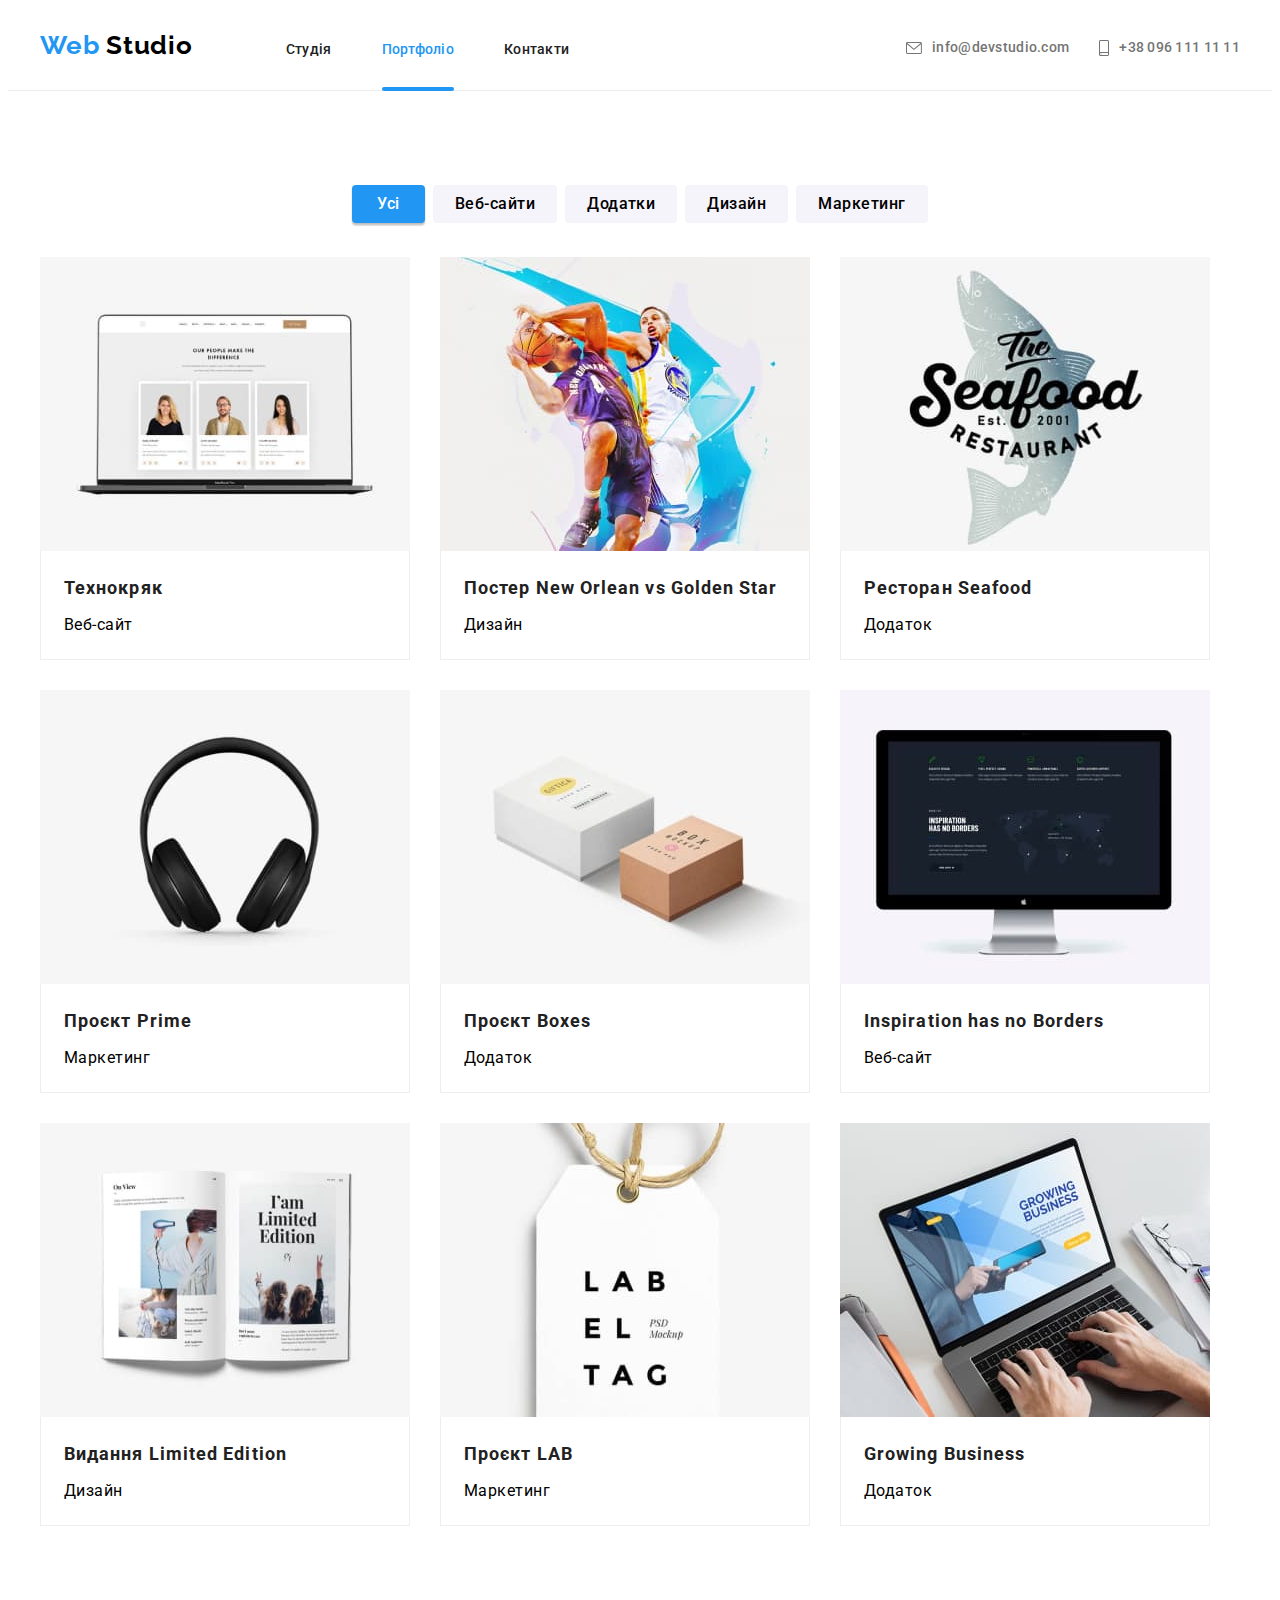
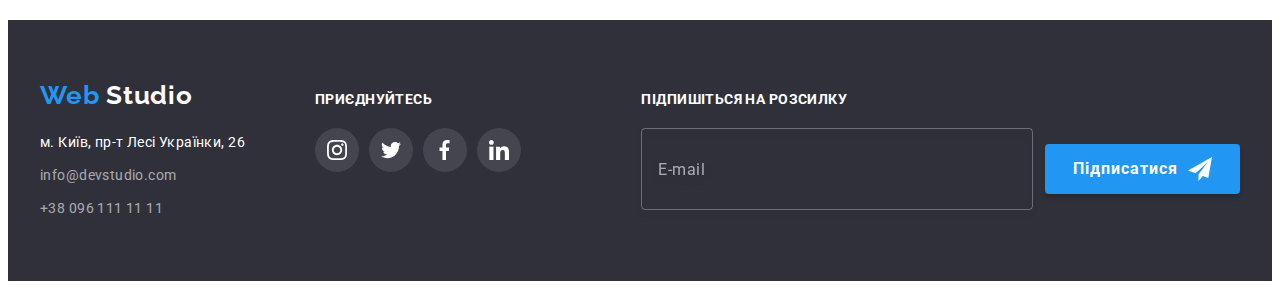
==== portfolio.html @ 114ecb05 "Initial commit" ====
<!DOCTYPE html>
<html lang="en">
	<head>
		<meta charset="UTF-8" />
		<meta http-equiv="X-UA-Compatible" content="IE=edge" />
		<meta name="viewport" content="width=device-width, initial-scale=1.0" />
		<title>Портфоліо</title>
		<link
			href="https://fonts.googleapis.com/css2?family=Raleway:wght@700&family=Roboto:wght@400;500;700;900&display=swap"
			rel="stylesheet"
		/>
		<link
			rel="stylesheet"
			href="https://cdnjs.cloudflare.com/ajax/libs/modern-normalize/1.1.0/modern-normalize.min.css"
			integrity="sha512-wpPYUAdjBVSE4KJnH1VR1HeZfpl1ub8YT/NKx4PuQ5NmX2tKuGu6U/JRp5y+Y8XG2tV+wKQpNHVUX03MfMFn9Q=="
			crossorigin="anonymous"
			referrerpolicy="no-referrer"
		/>
		<link rel="stylesheet" href="./css/styles.css" />
	</head>
	<body>
		<header class="header">
			<div class="container">
				<nav class="nav">
					<a href="./index.html" lang="en" class="logo-header logo">
						<span class="logo-accent">Web</span>
						Studio
					</a>

					<ul class="site-nav list">
						<li class="item"><a href="./index.html" class="link">Студія</a></li>
						<li class="item"><a href="./portfolio.html" class="link current">Портфоліо</a></li>
						<li class="item"><a href="" class="link">Контакти</a></li>
					</ul>

					<ul class="auth-nav list">
						<li>
							<a class="auth-link link" href="mailto:info@devstudio.com">
								<svg class="header-icon" width="16" height="12">
									<use href="./images/icons.svg#icon-envelope"></use>
								</svg>
								<span>info@devstudio.com</span>
							</a>
						</li>
						<li>
							<a class="auth-link link" href="tel:+380961111111">
								<svg class="header-icon" width="10" height="16">
									<use href="./images/icons.svg#icon-smartphone"></use>
								</svg>
								<span>+38 096 111 11 11</span>
							</a>
						</li>
					</ul>
				</nav>
			</div>
		</header>

		<main class="section">
			<div class="container">
				<h1 class="visually-hidden">Портфоліо</h1>
				<ul class="filter list">
					<li><button class="marker current" type="button">Усі</button></li>
					<li><button class="marker" type="button">Веб-сайти</button></li>
					<li><button class="marker" type="button">Додатки</button></li>
					<li><button class="marker" type="button">Дизайн</button></li>
					<li><button class="marker" type="button">Маркетинг</button></li>
				</ul>
				<ul class="portfolio list">
					<li class="portfolio-block">
						<a class="portfolio-link">
							<div class="portfolio-case">
								<img src="./images/technokryak.jpg" alt="Дизайн Технокряк" width="370" height="294" />
								<div class="container-description">
									<p class="hover-description">
										Ресурс пропонує комплексні пропозиції з різним рівнем функціоналу та сервісів. Все це дозволить
										відвідувачу отримати вичерпні відомості про компанію чи приватну особу.
									</p>
								</div>
							</div>
							<div class="text">
								<h2 class="title">Технокряк</h2>
								<p class="description">Веб-сайт</p>
							</div>
						</a>
					</li>
					<li class="portfolio-block">
						<a class="portfolio-link">
							<div class="portfolio-case">
								<img src="./images/new-orlean.jpg" alt="Дизайн Технокряк" width="370" height="294" />
								<div class="container-description">
									<p class="hover-description">
										Ресурс пропонує комплексні пропозиції з різним рівнем функціоналу та сервісів. Все це дозволить
										відвідувачу отримати вичерпні відомості про компанію чи приватну особу.
									</p>
								</div>
							</div>
							<div class="text">
								<h2 class="title">Постер New Orlean vs Golden Star</h2>
								<p class="description">Дизайн</p>
							</div>
						</a>
					</li>
					<li class="portfolio-block">
						<a class="portfolio-link">
							<div class="portfolio-case">
								<img src="./images/seafood.jpg" alt="Дизайн Технокряк" width="370" height="294" />
								<div class="container-description">
									<p class="hover-description">
										Ресурс пропонує комплексні пропозиції з різним рівнем функціоналу та сервісів. Все це дозволить
										відвідувачу отримати вичерпні відомості про компанію чи приватну особу.
									</p>
								</div>
							</div>
							<div class="text">
								<h2 class="title">Ресторан Seafood</h2>
								<p class="description">Додаток</p>
							</div>
						</a>
					</li>
					<li class="portfolio-block">
						<a class="portfolio-link">
							<div class="portfolio-case">
								<img src="./images/prime.jpg" alt="Дизайн Технокряк" width="370" height="294" />
								<div class="container-description">
									<p class="hover-description">
										Ресурс пропонує комплексні пропозиції з різним рівнем функціоналу та сервісів. Все це дозволить
										відвідувачу отримати вичерпні відомості про компанію чи приватну особу.
									</p>
								</div>
							</div>
							<div class="text">
								<h2 class="title">Проєкт Prime</h2>
								<p class="description">Маркетинг</p>
							</div>
						</a>
					</li>
					<li class="portfolio-block">
						<a class="portfolio-link">
							<div class="portfolio-case">
								<img src="./images/boxes.jpg" alt="Дизайн Технокряк" width="370" height="294" />
								<div class="container-description">
									<p class="hover-description">
										Ресурс пропонує комплексні пропозиції з різним рівнем функціоналу та сервісів. Все це дозволить
										відвідувачу отримати вичерпні відомості про компанію чи приватну особу.
									</p>
								</div>
							</div>
							<div class="text">
								<h2 class="title">Проєкт Boxes</h2>
								<p class="description">Додаток</p>
							</div>
						</a>
					</li>
					<li class="portfolio-block">
						<a class="portfolio-link">
							<div class="portfolio-case">
								<img src="./images/inspiration.jpg" alt="Дизайн Технокряк" width="370" height="294" />
								<div class="container-description">
									<p class="hover-description">
										Ресурс пропонує комплексні пропозиції з різним рівнем функціоналу та сервісів. Все це дозволить
										відвідувачу отримати вичерпні відомості про компанію чи приватну особу.
									</p>
								</div>
							</div>
							<div class="text">
								<h2 class="title">Inspiration has no Borders</h2>
								<p class="description">Веб-сайт</p>
							</div>
						</a>
					</li>
					<li class="portfolio-block">
						<a class="portfolio-link">
							<div class="portfolio-case">
								<img src="./images/limited.jpg" alt="Дизайн Технокряк" width="370" height="294" />
								<div class="container-description">
									<p class="hover-description">
										Ресурс пропонує комплексні пропозиції з різним рівнем функціоналу та сервісів. Все це дозволить
										відвідувачу отримати вичерпні відомості про компанію чи приватну особу.
									</p>
								</div>
							</div>
							<div class="text">
								<h2 class="title">Видання Limited Edition</h2>
								<p class="description">Дизайн</p>
							</div>
						</a>
					</li>
					<li class="portfolio-block">
						<a class="portfolio-link">
							<div class="portfolio-case">
								<img src="./images/lab.jpg" alt="Дизайн Технокряк" width="370" height="294" />
								<div class="container-description">
									<p class="hover-description">
										Ресурс пропонує комплексні пропозиції з різним рівнем функціоналу та сервісів. Все це дозволить
										відвідувачу отримати вичерпні відомості про компанію чи приватну особу.
									</p>
								</div>
							</div>
							<div class="text">
								<h2 class="title">Проєкт LAB</h2>
								<p class="description">Маркетинг</p>
							</div>
						</a>
					</li>
					<li class="portfolio-block">
						<a class="portfolio-link">
							<div class="portfolio-case">
								<img src="./images/growing.jpg" alt="Дизайн Технокряк" width="370" height="294" />
								<div class="container-description">
									<p class="hover-description">
										Ресурс пропонує комплексні пропозиції з різним рівнем функціоналу та сервісів. Все це дозволить
										відвідувачу отримати вичерпні відомості про компанію чи приватну особу.
									</p>
								</div>
							</div>
							<div class="text">
								<h2 class="title">Growing Business</h2>
								<p class="description">Додаток</p>
							</div>
						</a>
					</li>
				</ul>
			</div>
		</main>

		<footer class="footer">
			<div class="container">
				<div class="footer-flex">
					<div>
						<a class="logo-footer logo" href="./index.html" lang="en">
							<span class="logo-accent">Web</span>
							Studio
						</a>
						<address>
							<ul class="address list">
								<li class="item">
									<a
										href="https://www.google.com/maps/d/embed?mid=10uSM3H-mIU3GznYo2szRIEphczw&hl=en_US&ehbc=2E312F"
										target="_blank"
										rel="noopener noreferrer nofollow"
										class="location"
									>
										м. Київ, пр-т Лесі Українки, 26
									</a>
								</li>
								<li class="item"><a class="contact" href="mailto:info@devstudio.com">info@devstudio.com</a></li>
								<li class="item"><a class="contact" href="tel:+380961111111">+38 096 111 11 11</a></li>
							</ul>
						</address>
					</div>
					<div>
						<p class="footer-text">приєднуйтесь</p>
						<ul class="socials list">
							<li class="socials-item">
								<a
									href=""
									class="footer-link socials-link"
									target="_blank"
									rel="noreferrer noopener"
									aria-label="Instagram-icon"
								>
									<svg class="socials-icon" width="20" height="20">
										<use href="./images/icons.svg#icon-instagram"></use>
									</svg>
								</a>
							</li>
							<li class="socials-item">
								<a
									href=""
									class="footer-link socials-link"
									target="_blank"
									rel="noreferrer noopener"
									aria-label="Twitter-icon"
								>
									<svg class="socials-icon" width="20" height="20">
										<use href="./images/icons.svg#icon-twitter"></use>
									</svg>
								</a>
							</li>
							<li class="socials-item">
								<a
									href=""
									class="footer-link socials-link"
									target="_blank"
									rel="noreferrer noopener"
									aria-label="Facebook-icon"
								>
									<svg class="socials-icon" width="20" height="20">
										<use href="./images/icons.svg#icon-fecabook"></use>
									</svg>
								</a>
							</li>
							<li class="socials-item">
								<a
									href=""
									class="footer-link socials-link"
									target="_blank"
									rel="noreferrer noopener"
									aria-label="Linkedin-icon"
								>
									<svg class="socials-icon" width="20" height="20">
										<use href="./images/icons.svg#icon-linkedin"></use>
									</svg>
								</a>
							</li>
						</ul>
					</div>
					<div class="footer-form-container">
						<p class="footer-text">Підпишіться на розсилку</p>
						<form class="footer-form">
							<input class="footer-field" type="email" name="email" placeholder="E-mail" />
							<button class="button" type="submit" data-modal-open>
								Підписатися
								<svg class="footer-icon" width="24" height="24">
									<use href="./images/icons.svg#icon-send"></use>
								</svg>
							</button>
						</form>
					</div>
				</div>
			</div>
		</footer>
	</body>
</html>
---- css/styles.css ----
/* колір основного тексту #757575 */
/*  другий колір #212121*/
/* білий #FFFFFF */
/* колір адрси у футорі rgba(255, 255, 255, 0.6) */
/* колір акценту #2196F3 */
/* другий колір фону #2F303A */

:root {
	/* Colors */
	--primary-text-color: #757575;
	--second-text-color: #212121;
	--accent: #2196f3;
	--address-color: rgba(255, 255, 255, 0.6);
	--second-bcg-color: #2f303a;
	--third-bcg-color: #f5f4fa;
	--white: #ffffff;
	--gradient: rgba(47, 48, 58, 0.4);
	--icons: #afb1b8;
	--backdrop: rgba(0, 0, 0, 0.2);
	--form-text-color: #757575;

	/* Others */
	--indent: 30px;
	--items: 3;
	--timing-function: 250ms cubic-bezier(0.4, 0, 0.2, 1);
}

.list {
	list-style: none;
}

h1,
h2,
h3,
h4,
h5,
h6,
p,
ul {
	margin: 0;
	padding: 0;
}

img {
	display: block;
	max-width: 100%;
	height: auto;
}

body {
	background-color: var(--white);
	color: var(--primaru-text-color);

	font-family: Roboto, sans-serif;
}

.container {
	width: 1200px;
	padding-left: 15px;
	padding-right: 15px;
	margin: 0 auto;
}

/* Header */
.header {
	padding-top: 0;
	padding-bottom: 0;

	border-style: solid;
	border-color: #ececec;
	border-right-width: 0;
	border-top-width: 0;
	border-left-width: 0;
	border-bottom-width: 1px;
}

/* Logo */

.nav {
	display: flex;
	align-items: baseline;
}

.logo {
	text-decoration: none;
	font-family: Raleway, sans-serif;

	font-weight: 700;
	font-size: 26px;
	line-height: 1.19;
	letter-spacing: 0.03em;
}

.logo-header {
	color: #000000;
}
.logo-accent {
	color: var(--accent);
}

/* Site nav */
.site-nav {
	display: flex;
	margin-left: 93px;
}

.auth-nav {
	display: flex;
	align-items: center;
	margin-left: auto;
	gap: var(--indent);
}

.site-nav .item:not(:last-child) {
	margin-right: 50px;
}

.auth-nav .item:not(:last-child) {
	margin-right: 50px;
}

.site-nav,
.auth-nav {
	font-weight: 500;
	font-size: 14px;
	line-height: 1.14;
	letter-spacing: 0.02em;
}

.site-nav .link {
	display: block;
	padding-top: 32px;
	padding-bottom: 32px;

	color: var(--second-text-color);
	text-decoration: none;

	transition: color var(--timing-function);
}

.auth-link {
	display: flex;
	align-items: center;
	gap: 10px;
	padding-top: 32px;
	padding-bottom: 32px;

	color: var(--primary-text-color);
	text-decoration: none;

	transition: color var(--timing-function);
}

.header-icon {
	fill: currentColor;
}

.site-nav .link:hover,
.site-nav .link:focus,
.auth-nav .link:hover,
.auth-nav .link:focus {
	color: var(--accent);
}

.site-nav .link.current {
	position: relative;
	color: var(--accent);
}

.site-nav .link.current::after {
	position: absolute;
	left: 0;
	bottom: 0;
	transform: translateY(1px);

	content: "";
	display: inline-block;
	width: 100%;
	height: 4px;
	background-color: var(--accent);
	border-radius: 2px;
}

/* Hero */
.hero {
	max-width: 1600px;
	height: 600px;
	margin: 0 auto;
	padding-top: 200px;
	padding-bottom: 200px;
	background-color: var(--second-bcg-color);
	background-image: linear-gradient(to left, var(--gradient), var(--gradient)), url(../images/hero.jpg);
	background-repeat: no-repeat;
	background-position: center;
}

.hero-title {
	margin-bottom: 30px;

	color: var(--white);

	font-weight: 900;
	font-size: 44px;
	line-height: 1.36;
	text-align: center;
	letter-spacing: 0.06em;
	text-transform: uppercase;
}

.button {
	margin-left: auto;
	margin-right: auto;
	padding: 10px 32px;
	border: 0;
	box-shadow: 0px 4px 4px rgba(0, 0, 0, 0.15);
	border-radius: 4px;

	background-color: var(--accent);
	color: var(--white);

	font-family: "Roboto";
	font-style: normal;
	font-weight: 700;
	font-size: 16px;
	line-height: 1.88;
	display: flex;
	align-items: center;
	text-align: center;
	letter-spacing: 0.06em;

	transition: transform var(--timing-function);
	transform: scale(1);

	cursor: pointer;
}

.button:hover,
.button:focus {
	transform: scale(1.1);
}

/* Sections */

.section {
	padding-top: 94px;
	padding-bottom: 94px;
}

.section-title {
	margin-bottom: 50px;

	color: var(--second-text-color);

	font-size: 36px;
	line-height: 1.17;
	text-align: center;
	letter-spacing: 0.03em;
}

/* Features */

.visually-hidden {
	position: absolute;
	white-space: nowrap;
	width: 1px;
	height: 1px;
	overflow: hidden;
	border: 0;
	padding: 0;
	clip: rect(0 0 0 0);
	clip-path: inset(50%);
	margin: -1px;
}

.features-container {
	display: flex;
	justify-content: center;
	align-items: center;
	width: 270px;
	height: 120px;

	margin-bottom: 30px;

	background-color: var(--third-bcg-color);
}

.features-list {
	display: flex;
	gap: var(--indent);
}

.features-list .item {
	--items: 4;
	flex-basis: calc((100%- (var(--items)-1) * var(--indent)) / var(--items));
}

.features-list .title {
	padding-bottom: 10px;

	color: var(--second-text-color);

	font-size: 14px;
	line-height: 1.14;
	letter-spacing: 0.03em;
	text-transform: uppercase;
}

.features-list .description {
	width: 270px;

	font-size: 14px;
	line-height: 1.71;
	letter-spacing: 0.03em;
}

/* Examples */

.works {
	padding-top: 0;
}

.examples {
	display: flex;
	gap: 30px;
}

.examples-item {
	position: relative;
}

.examples-case {
	position: absolute;
	bottom: 0;
	left: 0;

	display: flex;
	width: 100%;
	min-height: 70px;
	align-items: center;
	justify-content: center;

	background-color: rgba(47, 48, 58, 0.8);

	z-index: 10;
}

.examples-case .title {
	font-size: 14px;
	line-height: 1.14;
	text-align: center;
	letter-spacing: 0.03em;
	text-transform: uppercase;

	color: var(--white);
}

/* Team */

.team-section {
	background-color: var(--third-bcg-color);
}

.team-block {
	width: 270px;
	height: 428px;
	background: var(--white);
	box-shadow: 0px 1px 3px rgba(0, 0, 0, 0.12), 0px 1px 1px rgba(0, 0, 0, 0.14), 0px 2px 1px rgba(0, 0, 0, 0.2);
	border-radius: 0px 0px 4px 4px;
}

.img-team {
	margin-bottom: 30px;
}

.team {
	display: flex;
	gap: var(--indent);
}

.team-title {
	margin-bottom: 10px;

	color: var(--second-text-color);

	font-weight: 500;
	font-size: 16px;
	line-height: 1.19;
	text-align: center;
	letter-spacing: 0.03em;
}

.team .description {
	margin-bottom: 16px;

	font-size: 16px;
	line-height: 1.19;
	text-align: center;
	letter-spacing: 0.03em;
}

.socials {
	display: flex;
	justify-content: center;
	align-items: center;
	gap: 10px;
}

.socials-link {
	display: flex;
	justify-content: center;
	align-items: center;
	width: 44px;
	height: 44px;
	border-radius: 50%;

	color: var(--icons);
	transition: color var(--timing-function), background-color var(--timing-function);
}

.socials-icon {
	display: block;
	fill: currentColor;
}

.socials-link:hover,
.socials-link:focus {
	background-color: var(--accent);
	color: var(--white);
}

/* Clients */

.clients-icons {
	display: flex;
	align-items: center;
	gap: var(--indent);
}

.clients-link {
	display: flex;
	justify-content: center;
	align-items: center;

	width: 170px;
	height: 92px;

	color: var(--icons);
	border: 1px solid #afb1b8;
	border-radius: 4px;

	transition: color var(--timing-function), border var(--timing-function);
}

.clients-icon {
	display: block;
	fill: currentColor;
}

.clients-link:hover,
.clients-link:focus {
	color: var(--accent);
	border: 1px solid var(--accent);
}

/* Footer */

.footer {
	background-color: var(--second-bcg-color);
	padding-top: 60px;
	padding-bottom: 60px;
}

.logo-footer {
	display: inline-block;
	margin-bottom: 20px;

	color: var(--white);
}

.address .item:not(:last-child) {
	margin-bottom: 9px;
}

.location {
	color: var(--white);

	text-decoration: none;

	font-family: "Roboto";
	font-style: normal;
	font-weight: 400;
	font-size: 14px;
	line-height: 1.71;
	letter-spacing: 0.03em;
}

.contact {
	color: var(--address-color);

	text-decoration: none;

	font-family: "Roboto";
	font-style: normal;
	font-weight: 400;
	font-size: 14px;
	line-height: 1.71;
	letter-spacing: 0.03em;
}

.footer-flex {
	display: flex;
	gap: 70px;
	align-items: baseline;
}

.footer-text {
	margin-bottom: 20px;

	font-weight: 700;
	font-size: 14px;
	line-height: 1.14;
	letter-spacing: 0.03em;
	text-transform: uppercase;

	color: var(--white);
}

.footer-link {
	color: var(--white);
	background-color: rgba(255, 255, 255, 0.1);

	transition: background-color var(--timing-function);
}

.footer-link .socials-icon {
	display: block;
	fill: currentColor;
}

.footer-form-container {
	margin-left: auto;
}

.footer-form {
	display: flex;
	align-items: center;
	gap: 12px;
}

.footer-field {
	width: 358px;
	height: 50px;
	border: 1px solid rgba(255, 255, 255, 0.3);
	filter: drop-shadow(0px 4px 4px rgba(0, 0, 0, 0.15));
	border-radius: 4px;

	padding: 15px 16px;
	font-family: inherit;
	font-size: inherit;

	outline: 1px solid transparent;
	background-color: inherit;

	transition: outline var(--timing-function);
}

.footer-field:focus {
	outline: 1px solid var(--accent);
}

.footer-field::placeholder {
	font-size: 16px;
	line-height: 1.25;
	align-items: center;
	letter-spacing: 0.03em;

	color: rgba(255, 255, 255, 0.6);
}

.footer-form > .button {
	display: flex;
	align-items: center;
	gap: 10px;

	padding-left: 28px;
	padding-right: 28px;
}

.footer-icon {
	fill: currentColor;
}

/* Modal */

.backdrop {
	position: fixed;
	top: 0;
	left: 0;
	width: 100%;
	height: 100%;

	background-color: var(--backdrop);
	opacity: 1;
	transition: opacity var(--timing-function), visibility var(--timing-function);

	z-index: 100;
}

.backdrop.is-hidden {
	visibility: hidden;
	opacity: 0;
	pointer-events: none;
}

.backdrop.is-hidden .modal {
	transform: translate(-50%, -50%) scale(0.8);
}

.modal {
	position: absolute;
	top: 50%;
	left: 50%;
	transform: translate(-50%, -50%) scale(1);

	width: 528px;
	min-height: 581px;
	padding: 40px;

	background-color: var(--white);

	transition: transform var(--timing-function);

	z-index: 1000;
}

.close {
	position: absolute;
	top: 8px;
	right: 8px;
	display: flex;
	justify-content: center;
	align-items: center;

	width: 30px;
	height: 30px;
	border: 1px solid rgba(0, 0, 0, 0.1);
	border-radius: 50%;
	background-color: var(--white);

	transition: color var(--timing-function);

	cursor: pointer;
}

.close:hover {
	color: var(--accent);
}

.close-icon {
	fill: currentColor;
}

.form-container {
	display: flex;
	flex-direction: column;
	align-items: center;
}

.modal-label {
	display: inline-block;
	font-size: 20px;
	line-height: 1.15;
	letter-spacing: 0.03em;
	color: var(--second-text-color);
	margin-bottom: 5px;
}

.form {
	display: flex;
	flex-direction: column;
}

.form-part {
	display: flex;
	flex-direction: column;
	margin-bottom: 10px;
}

.form-wrapper {
	position: relative;
}

.form-label {
	font-size: 12px;
	line-height: 1.17;
	letter-spacing: 0.01em;
	color: var(--form-text-color);
	margin-bottom: 4px;
}

.modal-icon {
	position: absolute;
	top: 50%;
	left: 12px;
	transform: translateY(-50%);

	fill: currentColor;

	transition: fill var(--timing-function);
}

.field {
	width: 448px;
	height: 40px;
	border: 1px solid rgba(33, 33, 33, 0.2);
	border-radius: 4px;

	padding: 12px 42px;
	font-family: inherit;
	font-size: inherit;

	outline: 1px solid transparent;

	transition: outline var(--timing-function);
}

.form-wrapper:focus-within > .modal-icon {
	fill: var(--accent);
}

.field:focus {
	outline: 1px solid var(--accent);
}

.textarea-part {
	display: flex;
	flex-direction: column;
	margin-bottom: 20px;
}

.textarea {
	width: 448px;
	height: 120px;

	padding-left: 16px;
	padding-right: 16px;
	resize: none;
}

.textarea::placeholder {
	font-size: 12px;
	line-height: 1.17;
	letter-spacing: 0.01em;
	color: rgba(117, 117, 117, 0.5);
}

.modal-agreement {
	display: flex;
	align-items: center;
	gap: 10px;

	padding-left: 12px;
	margin-bottom: 30px;
}

.modal-checkbox {
	appearance: none;
	width: 16px;
	height: 15px;

	outline: 2px solid var(--second-text-color);
	outline-offset: -2px;

	/* border: 2px solid var(--second-text-color); */
	border-radius: 2px;

	background-position: center;
	background-repeat: no-repeat;
	background-size: 0;
	background-image: url("data:image/svg+xml,%3Csvg width='13' height='10' viewBox='0 0 13 10' fill='none' xmlns='http://www.w3.org/2000/svg'%3E%3Cpath d='M1.95703 4.75166L1.88825 4.68604L1.81923 4.75141L0.93123 5.59258L0.854858 5.66492L0.930974 5.73753L4.42671 9.07236L4.49574 9.1382L4.56476 9.07236L12.069 1.91352L12.1449 1.84116L12.069 1.76881L11.1873 0.927644L11.1183 0.861826L11.0493 0.927611L4.49577 7.17353L1.95703 4.75166Z' fill='white' stroke='white' stroke-width='0.2'/%3E%3C/svg%3E%0A");

	transition: outline-color var(--timing-function), background-color var(--timing-function);
}

.modal-checkbox:checked {
	outline-color: var(--accent);
	background-color: var(--accent);
	background-size: 11px 8px;
}

.checkbox-text {
	font-size: 14px;
	line-height: 1.71;
	letter-spacing: 0.03em;
	color: var(--form-text-color);
	user-select: none;
}

.checkbox-link {
	color: var(--accent);
	text-underline-offset: 3px;
}

.form > .button {
	padding-left: 52px;
	padding-right: 52px;
}

/* Portfolio */

.filter {
	display: flex;
	gap: 8px;
	justify-content: center;
	margin-bottom: 34px;
}

.filter .marker {
	padding: 6px 22px;
	border: 0;
	border-radius: 4px;

	background: var(--third-bcg-color);
	color: var (--second-text-color);
	font-family: "Roboto";
	font-style: normal;
	font-weight: 500;
	font-size: 16px;
	line-height: 1.62;
	text-align: center;
	letter-spacing: 0.03em;

	transition: background-color var(--timing-function), color var(--timing-function), box-shadow var(--timing-function);
	cursor: pointer;
}

.filter .marker:hover,
.filter .marker:focus {
	box-shadow: 0px 3px 1px rgba(0, 0, 0, 0.1), 0px 1px 2px rgba(0, 0, 0, 0.08), 0px 2px 2px rgba(0, 0, 0, 0.12);

	background-color: var(--accent);
	color: var(--white);
}

.marker.current {
	padding: 6px 25px;
	box-shadow: 0px 3px 1px rgba(0, 0, 0, 0.1), 0px 1px 2px rgba(0, 0, 0, 0.08), 0px 2px 2px rgba(0, 0, 0, 0.12);

	background-color: var(--accent);
	color: var(--white);
}

.portfolio {
	display: flex;
	flex-wrap: wrap;
	gap: var(--indent);
}

.portfolio-link {
	transition: box-shadow var(--timing-function);
}

.portfolio-block {
	flex-basis: calc((100%- (var(--items)-1) * var(--indent)) / var(--items));
}

.portfolio-case {
	position: relative;
	overflow: hidden;
}

.container-description {
	position: absolute;
	top: 0;
	left: 0;

	display: flex;
	justify-content: center;
	align-items: center;

	min-width: 100%;
	height: 294px;
	padding: 24px;

	background-color: rgba(33, 150, 243, 0.9);
	color: var(--white);

	transition: transform var(--timing-function);
	transform: translateY(100%);
}

.portfolio-link:hover .container-description {
	transform: translateY(0%);
}

.portfolio-link:hover,
.portfolio-link:focus {
	display: block;
	box-shadow: 0px 1px 1px rgba(0, 0, 0, 0.12), 0px 4px 4px rgba(0, 0, 0, 0.06), 1px 4px 6px rgba(0, 0, 0, 0.16);
	transform: translateY(0%);
}

.hover-description {
	font-weight: 400;
	font-size: 18px;
	line-height: 1.56;
	letter-spacing: 0.03em;
}

.text {
	padding: 19px 23px;
	border: solid #eeeeee;
	border-right-width: 1px;
	border-bottom-width: 1px;
	border-left-width: 1px;
	border-top-width: 0;
}

.portfolio .title {
	margin-bottom: 4px;
	color: var(--second-text-color);

	font-size: 18px;
	line-height: 2;
	letter-spacing: 0.06em;
}

.portfolio .description {
	font-size: 16px;
	line-height: 1.88;
	letter-spacing: 0.03em;
}
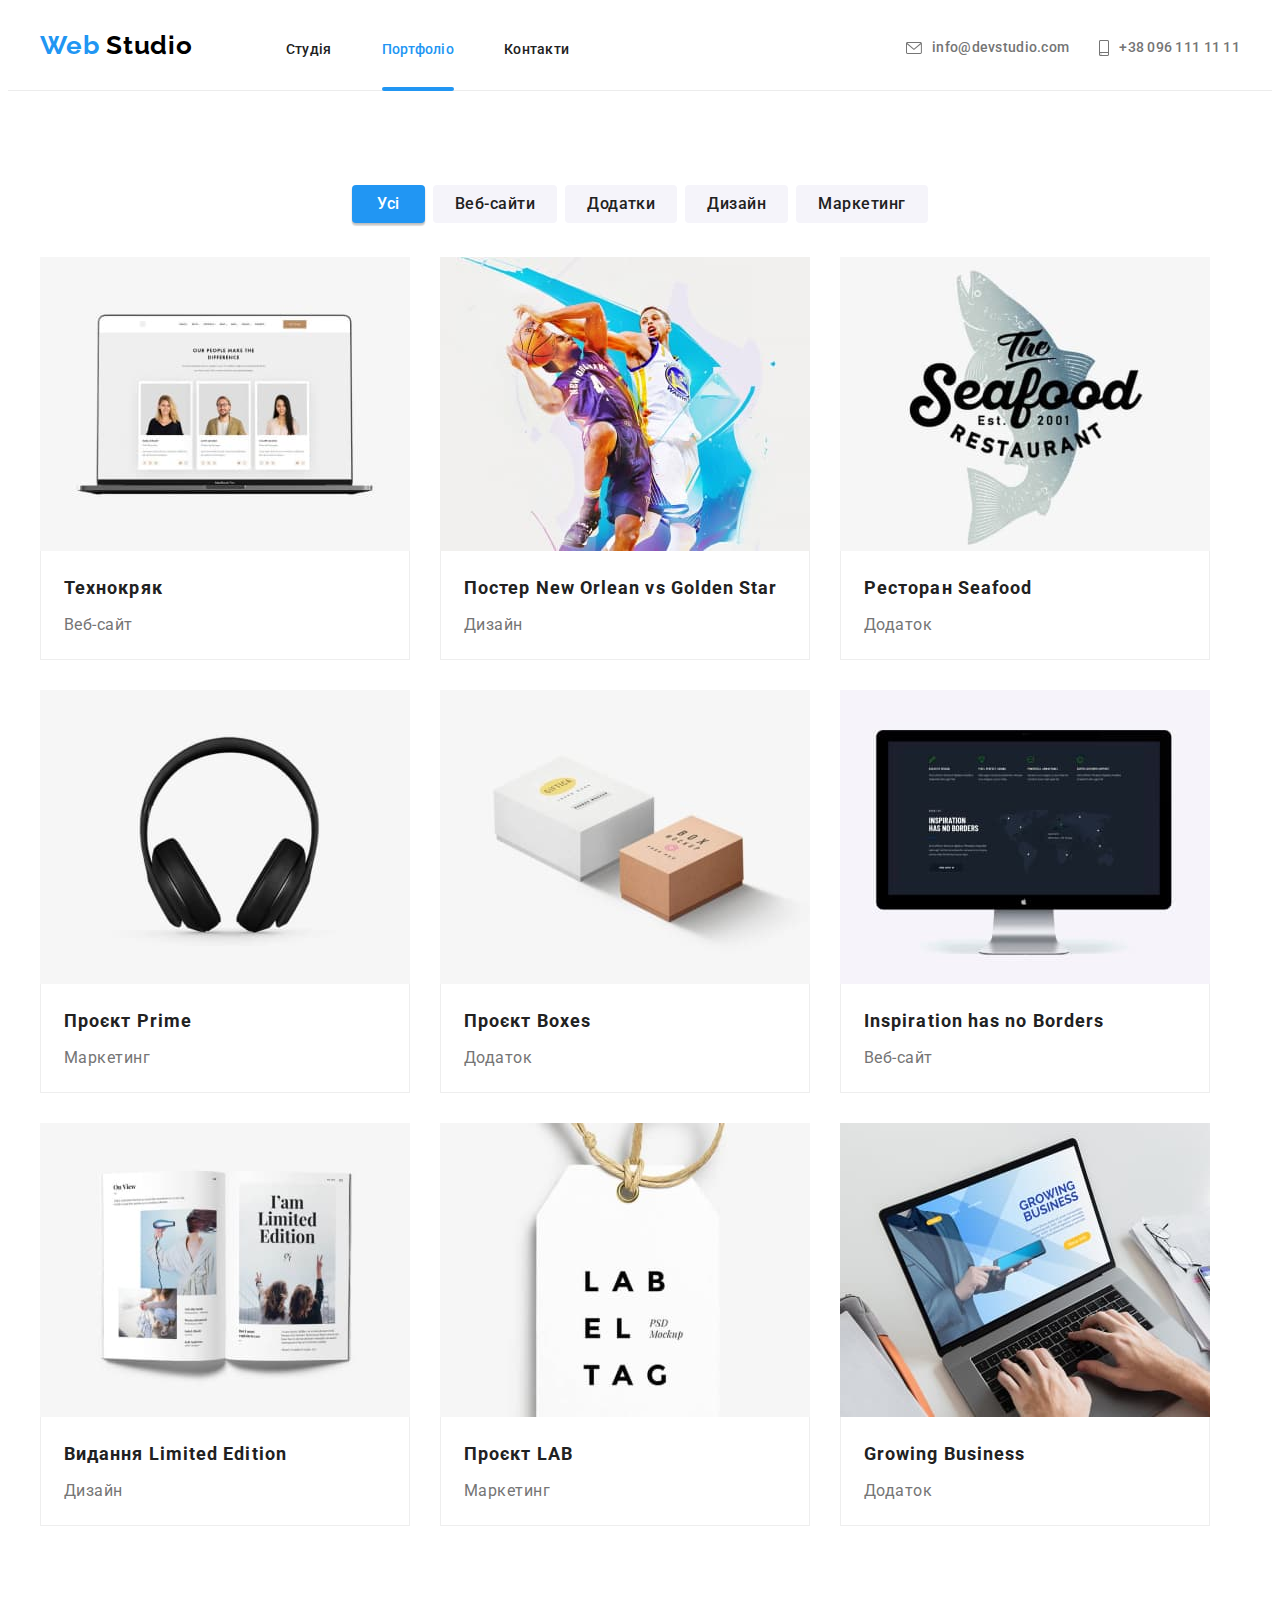
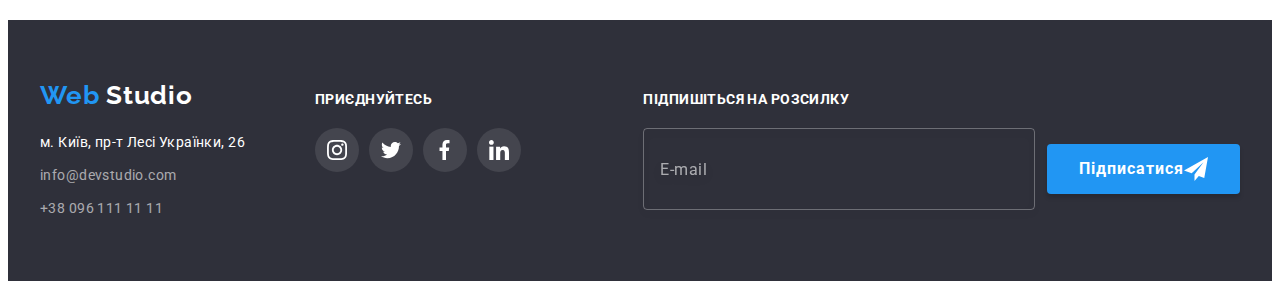
==== commit 8e98cf80: "Назва класів за ВЕМ, використан препроцессор" ====
--- a/portfolio.html
+++ b/portfolio.html
@@ -16,35 +16,35 @@
 			crossorigin="anonymous"
 			referrerpolicy="no-referrer"
 		/>
-		<link rel="stylesheet" href="./css/styles.css" />
+		<link rel="stylesheet" href="./css/portfolio.min.css" />
 	</head>
 	<body>
 		<header class="header">
 			<div class="container">
 				<nav class="nav">
-					<a href="./index.html" lang="en" class="logo-header logo">
-						<span class="logo-accent">Web</span>
+					<a href="./index.html" lang="en" class="logo--header logo">
+						<span class="logo__accent">Web</span>
 						Studio
 					</a>
 
-					<ul class="site-nav list">
-						<li class="item"><a href="./index.html" class="link">Студія</a></li>
-						<li class="item"><a href="./portfolio.html" class="link current">Портфоліо</a></li>
-						<li class="item"><a href="" class="link">Контакти</a></li>
+					<ul class="list nav__list--site">
+						<li class="nav__item"><a href="./index.html" class="nav__link">Студія</a></li>
+						<li class="nav__item"><a href="./portfolio.html" class="nav__link nav__link--current">Портфоліо</a></li>
+						<li class="nav__item"><a href="" class="nav__link">Контакти</a></li>
 					</ul>
 
-					<ul class="auth-nav list">
+					<ul class="list nav__list--auth">
 						<li>
-							<a class="auth-link link" href="mailto:info@devstudio.com">
-								<svg class="header-icon" width="16" height="12">
+							<a class="nav__link--auth" href="mailto:info@devstudio.com">
+								<svg class="nav__icon" width="16" height="12">
 									<use href="./images/icons.svg#icon-envelope"></use>
 								</svg>
 								<span>info@devstudio.com</span>
 							</a>
 						</li>
 						<li>
-							<a class="auth-link link" href="tel:+380961111111">
-								<svg class="header-icon" width="10" height="16">
+							<a class="nav__link--auth" href="tel:+380961111111">
+								<svg class="nav__icon" width="10" height="16">
 									<use href="./images/icons.svg#icon-smartphone"></use>
 								</svg>
 								<span>+38 096 111 11 11</span>
@@ -57,165 +57,165 @@
 
 		<main class="section">
 			<div class="container">
-				<h1 class="visually-hidden">Портфоліо</h1>
+				<h1 class="visuallyHidden">Портфоліо</h1>
 				<ul class="filter list">
-					<li><button class="marker current" type="button">Усі</button></li>
-					<li><button class="marker" type="button">Веб-сайти</button></li>
-					<li><button class="marker" type="button">Додатки</button></li>
-					<li><button class="marker" type="button">Дизайн</button></li>
-					<li><button class="marker" type="button">Маркетинг</button></li>
+					<li><button class="filter__marker filter__marker--current" type="button">Усі</button></li>
+					<li><button class="filter__marker" type="button">Веб-сайти</button></li>
+					<li><button class="filter__marker" type="button">Додатки</button></li>
+					<li><button class="filter__marker" type="button">Дизайн</button></li>
+					<li><button class="filter__marker" type="button">Маркетинг</button></li>
 				</ul>
-				<ul class="portfolio list">
-					<li class="portfolio-block">
-						<a class="portfolio-link">
-							<div class="portfolio-case">
+				<ul class="set list">
+					<li class="card">
+						<a class="card__link">
+							<div class="card__case">
 								<img src="./images/technokryak.jpg" alt="Дизайн Технокряк" width="370" height="294" />
-								<div class="container-description">
-									<p class="hover-description">
-										Ресурс пропонує комплексні пропозиції з різним рівнем функціоналу та сервісів. Все це дозволить
-										відвідувачу отримати вичерпні відомості про компанію чи приватну особу.
-									</p>
-								</div>
-							</div>
-							<div class="text">
-								<h2 class="title">Технокряк</h2>
-								<p class="description">Веб-сайт</p>
-							</div>
-						</a>
-					</li>
-					<li class="portfolio-block">
-						<a class="portfolio-link">
-							<div class="portfolio-case">
+								<div class="card__blockOverflow">
+									<p class="card__description">
+										Ресурс пропонує комплексні пропозиції з різним рівнем функціоналу та сервісів. Все це дозволить
+										відвідувачу отримати вичерпні відомості про компанію чи приватну особу.
+									</p>
+								</div>
+							</div>
+							<div class="card__text">
+								<h2 class="card__title">Технокряк</h2>
+								<p class="card__class">Веб-сайт</p>
+							</div>
+						</a>
+					</li>
+					<li class="card">
+						<a class="card__link">
+							<div class="card__case">
 								<img src="./images/new-orlean.jpg" alt="Дизайн Технокряк" width="370" height="294" />
-								<div class="container-description">
-									<p class="hover-description">
-										Ресурс пропонує комплексні пропозиції з різним рівнем функціоналу та сервісів. Все це дозволить
-										відвідувачу отримати вичерпні відомості про компанію чи приватну особу.
-									</p>
-								</div>
-							</div>
-							<div class="text">
-								<h2 class="title">Постер New Orlean vs Golden Star</h2>
-								<p class="description">Дизайн</p>
-							</div>
-						</a>
-					</li>
-					<li class="portfolio-block">
-						<a class="portfolio-link">
-							<div class="portfolio-case">
+								<div class="card__blockOverflow">
+									<p class="card__description">
+										Ресурс пропонує комплексні пропозиції з різним рівнем функціоналу та сервісів. Все це дозволить
+										відвідувачу отримати вичерпні відомості про компанію чи приватну особу.
+									</p>
+								</div>
+							</div>
+							<div class="card__text">
+								<h2 class="card__title">Постер New Orlean vs Golden Star</h2>
+								<p class="card__class">Дизайн</p>
+							</div>
+						</a>
+					</li>
+					<li class="card">
+						<a class="card__link">
+							<div class="card__case">
 								<img src="./images/seafood.jpg" alt="Дизайн Технокряк" width="370" height="294" />
-								<div class="container-description">
-									<p class="hover-description">
-										Ресурс пропонує комплексні пропозиції з різним рівнем функціоналу та сервісів. Все це дозволить
-										відвідувачу отримати вичерпні відомості про компанію чи приватну особу.
-									</p>
-								</div>
-							</div>
-							<div class="text">
-								<h2 class="title">Ресторан Seafood</h2>
-								<p class="description">Додаток</p>
-							</div>
-						</a>
-					</li>
-					<li class="portfolio-block">
-						<a class="portfolio-link">
-							<div class="portfolio-case">
+								<div class="card__blockOverflow">
+									<p class="card__description">
+										Ресурс пропонує комплексні пропозиції з різним рівнем функціоналу та сервісів. Все це дозволить
+										відвідувачу отримати вичерпні відомості про компанію чи приватну особу.
+									</p>
+								</div>
+							</div>
+							<div class="card__text">
+								<h2 class="card__title">Ресторан Seafood</h2>
+								<p class="card__class">Додаток</p>
+							</div>
+						</a>
+					</li>
+					<li class="card">
+						<a class="card__link">
+							<div class="card__case">
 								<img src="./images/prime.jpg" alt="Дизайн Технокряк" width="370" height="294" />
-								<div class="container-description">
-									<p class="hover-description">
-										Ресурс пропонує комплексні пропозиції з різним рівнем функціоналу та сервісів. Все це дозволить
-										відвідувачу отримати вичерпні відомості про компанію чи приватну особу.
-									</p>
-								</div>
-							</div>
-							<div class="text">
-								<h2 class="title">Проєкт Prime</h2>
-								<p class="description">Маркетинг</p>
-							</div>
-						</a>
-					</li>
-					<li class="portfolio-block">
-						<a class="portfolio-link">
-							<div class="portfolio-case">
+								<div class="card__blockOverflow">
+									<p class="card__description">
+										Ресурс пропонує комплексні пропозиції з різним рівнем функціоналу та сервісів. Все це дозволить
+										відвідувачу отримати вичерпні відомості про компанію чи приватну особу.
+									</p>
+								</div>
+							</div>
+							<div class="card__text">
+								<h2 class="card__title">Проєкт Prime</h2>
+								<p class="card__class">Маркетинг</p>
+							</div>
+						</a>
+					</li>
+					<li class="card">
+						<a class="card__link">
+							<div class="card__case">
 								<img src="./images/boxes.jpg" alt="Дизайн Технокряк" width="370" height="294" />
-								<div class="container-description">
-									<p class="hover-description">
-										Ресурс пропонує комплексні пропозиції з різним рівнем функціоналу та сервісів. Все це дозволить
-										відвідувачу отримати вичерпні відомості про компанію чи приватну особу.
-									</p>
-								</div>
-							</div>
-							<div class="text">
-								<h2 class="title">Проєкт Boxes</h2>
-								<p class="description">Додаток</p>
-							</div>
-						</a>
-					</li>
-					<li class="portfolio-block">
-						<a class="portfolio-link">
-							<div class="portfolio-case">
+								<div class="card__blockOverflow">
+									<p class="card__description">
+										Ресурс пропонує комплексні пропозиції з різним рівнем функціоналу та сервісів. Все це дозволить
+										відвідувачу отримати вичерпні відомості про компанію чи приватну особу.
+									</p>
+								</div>
+							</div>
+							<div class="card__text">
+								<h2 class="card__title">Проєкт Boxes</h2>
+								<p class="card__class">Додаток</p>
+							</div>
+						</a>
+					</li>
+					<li class="card">
+						<a class="card__link">
+							<div class="card__case">
 								<img src="./images/inspiration.jpg" alt="Дизайн Технокряк" width="370" height="294" />
-								<div class="container-description">
-									<p class="hover-description">
-										Ресурс пропонує комплексні пропозиції з різним рівнем функціоналу та сервісів. Все це дозволить
-										відвідувачу отримати вичерпні відомості про компанію чи приватну особу.
-									</p>
-								</div>
-							</div>
-							<div class="text">
-								<h2 class="title">Inspiration has no Borders</h2>
-								<p class="description">Веб-сайт</p>
-							</div>
-						</a>
-					</li>
-					<li class="portfolio-block">
-						<a class="portfolio-link">
-							<div class="portfolio-case">
+								<div class="card__blockOverflow">
+									<p class="card__description">
+										Ресурс пропонує комплексні пропозиції з різним рівнем функціоналу та сервісів. Все це дозволить
+										відвідувачу отримати вичерпні відомості про компанію чи приватну особу.
+									</p>
+								</div>
+							</div>
+							<div class="card__text">
+								<h2 class="card__title">Inspiration has no Borders</h2>
+								<p class="card__class">Веб-сайт</p>
+							</div>
+						</a>
+					</li>
+					<li class="card">
+						<a class="card__link">
+							<div class="card__case">
 								<img src="./images/limited.jpg" alt="Дизайн Технокряк" width="370" height="294" />
-								<div class="container-description">
-									<p class="hover-description">
-										Ресурс пропонує комплексні пропозиції з різним рівнем функціоналу та сервісів. Все це дозволить
-										відвідувачу отримати вичерпні відомості про компанію чи приватну особу.
-									</p>
-								</div>
-							</div>
-							<div class="text">
-								<h2 class="title">Видання Limited Edition</h2>
-								<p class="description">Дизайн</p>
-							</div>
-						</a>
-					</li>
-					<li class="portfolio-block">
-						<a class="portfolio-link">
-							<div class="portfolio-case">
+								<div class="card__blockOverflow">
+									<p class="card__description">
+										Ресурс пропонує комплексні пропозиції з різним рівнем функціоналу та сервісів. Все це дозволить
+										відвідувачу отримати вичерпні відомості про компанію чи приватну особу.
+									</p>
+								</div>
+							</div>
+							<div class="card__text">
+								<h2 class="card__title">Видання Limited Edition</h2>
+								<p class="card__class">Дизайн</p>
+							</div>
+						</a>
+					</li>
+					<li class="card">
+						<a class="card__link">
+							<div class="card__case">
 								<img src="./images/lab.jpg" alt="Дизайн Технокряк" width="370" height="294" />
-								<div class="container-description">
-									<p class="hover-description">
-										Ресурс пропонує комплексні пропозиції з різним рівнем функціоналу та сервісів. Все це дозволить
-										відвідувачу отримати вичерпні відомості про компанію чи приватну особу.
-									</p>
-								</div>
-							</div>
-							<div class="text">
-								<h2 class="title">Проєкт LAB</h2>
-								<p class="description">Маркетинг</p>
-							</div>
-						</a>
-					</li>
-					<li class="portfolio-block">
-						<a class="portfolio-link">
-							<div class="portfolio-case">
+								<div class="card__blockOverflow">
+									<p class="card__description">
+										Ресурс пропонує комплексні пропозиції з різним рівнем функціоналу та сервісів. Все це дозволить
+										відвідувачу отримати вичерпні відомості про компанію чи приватну особу.
+									</p>
+								</div>
+							</div>
+							<div class="card__text">
+								<h2 class="card__title">Проєкт LAB</h2>
+								<p class="card__class">Маркетинг</p>
+							</div>
+						</a>
+					</li>
+					<li class="card">
+						<a class="card__link">
+							<div class="card__case">
 								<img src="./images/growing.jpg" alt="Дизайн Технокряк" width="370" height="294" />
-								<div class="container-description">
-									<p class="hover-description">
-										Ресурс пропонує комплексні пропозиції з різним рівнем функціоналу та сервісів. Все це дозволить
-										відвідувачу отримати вичерпні відомості про компанію чи приватну особу.
-									</p>
-								</div>
-							</div>
-							<div class="text">
-								<h2 class="title">Growing Business</h2>
-								<p class="description">Додаток</p>
+								<div class="card__blockOverflow">
+									<p class="card__description">
+										Ресурс пропонує комплексні пропозиції з різним рівнем функціоналу та сервісів. Все це дозволить
+										відвідувачу отримати вичерпні відомості про компанію чи приватну особу.
+									</p>
+								</div>
+							</div>
+							<div class="card__text">
+								<h2 class="card__title">Growing Business</h2>
+								<p class="card__class">Додаток</p>
 							</div>
 						</a>
 					</li>
@@ -225,93 +225,95 @@
 
 		<footer class="footer">
 			<div class="container">
-				<div class="footer-flex">
+				<div class="footer--flex">
 					<div>
-						<a class="logo-footer logo" href="./index.html" lang="en">
-							<span class="logo-accent">Web</span>
+						<a class="logo--footer logo" href="./index.html" lang="en">
+							<span class="logo__accent">Web</span>
 							Studio
 						</a>
 						<address>
 							<ul class="address list">
-								<li class="item">
+								<li class="address__item">
 									<a
 										href="https://www.google.com/maps/d/embed?mid=10uSM3H-mIU3GznYo2szRIEphczw&hl=en_US&ehbc=2E312F"
 										target="_blank"
 										rel="noopener noreferrer nofollow"
-										class="location"
+										class="address__link address__link--location"
 									>
 										м. Київ, пр-т Лесі Українки, 26
 									</a>
 								</li>
-								<li class="item"><a class="contact" href="mailto:info@devstudio.com">info@devstudio.com</a></li>
-								<li class="item"><a class="contact" href="tel:+380961111111">+38 096 111 11 11</a></li>
+								<li class="address__item">
+									<a class="address__link" href="mailto:info@devstudio.com">info@devstudio.com</a>
+								</li>
+								<li class="address__item"><a class="address__link" href="tel:+380961111111">+38 096 111 11 11</a></li>
 							</ul>
 						</address>
 					</div>
 					<div>
-						<p class="footer-text">приєднуйтесь</p>
+						<p class="footer__text">приєднуйтесь</p>
 						<ul class="socials list">
-							<li class="socials-item">
+							<li>
 								<a
 									href=""
-									class="footer-link socials-link"
+									class="socials__link--footer socials__link"
 									target="_blank"
 									rel="noreferrer noopener"
 									aria-label="Instagram-icon"
 								>
-									<svg class="socials-icon" width="20" height="20">
+									<svg class="socials__icon" width="20" height="20">
 										<use href="./images/icons.svg#icon-instagram"></use>
 									</svg>
 								</a>
 							</li>
-							<li class="socials-item">
+							<li>
 								<a
 									href=""
-									class="footer-link socials-link"
+									class="socials__link--footer socials__link"
 									target="_blank"
 									rel="noreferrer noopener"
 									aria-label="Twitter-icon"
 								>
-									<svg class="socials-icon" width="20" height="20">
+									<svg class="socials__icon" width="20" height="20">
 										<use href="./images/icons.svg#icon-twitter"></use>
 									</svg>
 								</a>
 							</li>
-							<li class="socials-item">
+							<li>
 								<a
 									href=""
-									class="footer-link socials-link"
+									class="socials__link--footer socials__link"
 									target="_blank"
 									rel="noreferrer noopener"
 									aria-label="Facebook-icon"
 								>
-									<svg class="socials-icon" width="20" height="20">
+									<svg class="socials__icon" width="20" height="20">
 										<use href="./images/icons.svg#icon-fecabook"></use>
 									</svg>
 								</a>
 							</li>
-							<li class="socials-item">
+							<li>
 								<a
 									href=""
-									class="footer-link socials-link"
+									class="socials__link--footer socials__link"
 									target="_blank"
 									rel="noreferrer noopener"
 									aria-label="Linkedin-icon"
 								>
-									<svg class="socials-icon" width="20" height="20">
+									<svg class="socials__icon" width="20" height="20">
 										<use href="./images/icons.svg#icon-linkedin"></use>
 									</svg>
 								</a>
 							</li>
 						</ul>
 					</div>
-					<div class="footer-form-container">
-						<p class="footer-text">Підпишіться на розсилку</p>
-						<form class="footer-form">
-							<input class="footer-field" type="email" name="email" placeholder="E-mail" />
+					<div class="subscription">
+						<p class="footer__text">Підпишіться на розсилку</p>
+						<form class="form">
+							<input class="form__field" type="email" name="email" placeholder="E-mail" />
 							<button class="button" type="submit" data-modal-open>
 								Підписатися
-								<svg class="footer-icon" width="24" height="24">
+								<svg class="button__icon" width="24" height="24">
 									<use href="./images/icons.svg#icon-send"></use>
 								</svg>
 							</button>
--- a/css/portfolio.min.css
+++ b/css/portfolio.min.css
@@ -0,0 +1 @@
+.list{list-style:none}h1,h2,h3,h4,h5,h6,p,ul{margin:0;padding:0}img{display:block;max-width:100%;height:auto}body{background-color:#fff;color:#757575;font-family:Roboto,sans-serif}.container{width:1200px;padding-left:15px;padding-right:15px;margin:0 auto}.section{padding-top:94px;padding-bottom:94px}.section__title{margin-bottom:50px;color:#212121;font-size:36px;line-height:1.17;text-align:center;letter-spacing:.03em}.visuallyHidden{position:absolute;white-space:nowrap;width:1px;height:1px;overflow:hidden;border:0;padding:0;clip:rect(0 0 0 0);-webkit-clip-path:inset(50%);clip-path:inset(50%);margin:-1px}.button{margin-left:auto;margin-right:auto;padding:10px 32px;border:0;-webkit-box-shadow:0px 4px 4px rgba(0,0,0,.15);box-shadow:0px 4px 4px rgba(0,0,0,.15);border-radius:4px;background-color:#2196f3;color:#fff;font-family:"Roboto";font-style:normal;font-weight:700;font-size:16px;line-height:1.88;display:-webkit-box;display:-ms-flexbox;display:flex;-webkit-box-align:center;-ms-flex-align:center;align-items:center;text-align:center;letter-spacing:.06em;-webkit-transition:-webkit-transform 250ms cubic-bezier(0.4, 0, 0.2, 1);transition:-webkit-transform 250ms cubic-bezier(0.4, 0, 0.2, 1);transition:transform 250ms cubic-bezier(0.4, 0, 0.2, 1);transition:transform 250ms cubic-bezier(0.4, 0, 0.2, 1), -webkit-transform 250ms cubic-bezier(0.4, 0, 0.2, 1);-webkit-transform:scale(1);transform:scale(1);cursor:pointer}.button:hover,.button:focus{-webkit-transform:scale(1.1);transform:scale(1.1)}.button--footer{display:-webkit-box;display:-ms-flexbox;display:flex;-webkit-box-align:center;-ms-flex-align:center;align-items:center;gap:10px;padding-left:28px;padding-right:28px}.button__icon{fill:currentColor}.button--modal{padding-left:52px;padding-right:52px}.logo{text-decoration:none;font-family:Raleway,sans-serif;font-weight:700;font-size:26px;line-height:1.19;letter-spacing:.03em}.logo--header{color:#000}.logo__accent{color:#2196f3}.logo--footer{display:inline-block;margin-bottom:20px;color:#fff}.header{padding-top:0;padding-bottom:0;border-style:solid;border-color:#ececec;border-right-width:0;border-top-width:0;border-left-width:0;border-bottom-width:1px}.nav{display:-webkit-box;display:-ms-flexbox;display:flex;-webkit-box-align:baseline;-ms-flex-align:baseline;align-items:baseline}.nav__list--site{display:-webkit-box;display:-ms-flexbox;display:flex;margin-left:93px;gap:50px}.nav__list--auth{display:-webkit-box;display:-ms-flexbox;display:flex;-webkit-box-align:center;-ms-flex-align:center;align-items:center;margin-left:auto;gap:30px}.nav__list--site,.nav__list--auth{font-weight:500;font-size:14px;line-height:1.14;letter-spacing:.02em}.nav__link{display:block;padding-top:32px;padding-bottom:32px;color:#212121;text-decoration:none;-webkit-transition:color 250ms cubic-bezier(0.4, 0, 0.2, 1);transition:color 250ms cubic-bezier(0.4, 0, 0.2, 1)}.nav__link:hover,.nav__link:focus{color:#2196f3}.nav__link--auth{display:-webkit-box;display:-ms-flexbox;display:flex;-webkit-box-align:center;-ms-flex-align:center;align-items:center;gap:10px;padding-top:32px;padding-bottom:32px;color:#757575;text-decoration:none;-webkit-transition:color 250ms cubic-bezier(0.4, 0, 0.2, 1);transition:color 250ms cubic-bezier(0.4, 0, 0.2, 1)}.nav__link--auth:hover,.nav__link--auth:focus{color:#2196f3}.nav__icon{fill:currentColor}.nav__link--current{position:relative;color:#2196f3}.nav__link--current::after{position:absolute;left:0;bottom:0;-webkit-transform:translateY(1px);transform:translateY(1px);content:"";display:inline-block;width:100%;height:4px;background-color:#2196f3;border-radius:2px}.filter{display:-webkit-box;display:-ms-flexbox;display:flex;gap:8px;-webkit-box-pack:center;-ms-flex-pack:center;justify-content:center;margin-bottom:34px}.filter__marker{padding:6px 22px;border:0;border-radius:4px;background:#f5f4fa;color:#212121;font-family:"Roboto";font-style:normal;font-weight:500;font-size:16px;line-height:1.62;text-align:center;letter-spacing:.03em;-webkit-transition:background-color 250ms cubic-bezier(0.4, 0, 0.2, 1),color 250ms cubic-bezier(0.4, 0, 0.2, 1),-webkit-box-shadow 250ms cubic-bezier(0.4, 0, 0.2, 1);transition:background-color 250ms cubic-bezier(0.4, 0, 0.2, 1),color 250ms cubic-bezier(0.4, 0, 0.2, 1),-webkit-box-shadow 250ms cubic-bezier(0.4, 0, 0.2, 1);transition:background-color 250ms cubic-bezier(0.4, 0, 0.2, 1),color 250ms cubic-bezier(0.4, 0, 0.2, 1),box-shadow 250ms cubic-bezier(0.4, 0, 0.2, 1);transition:background-color 250ms cubic-bezier(0.4, 0, 0.2, 1),color 250ms cubic-bezier(0.4, 0, 0.2, 1),box-shadow 250ms cubic-bezier(0.4, 0, 0.2, 1),-webkit-box-shadow 250ms cubic-bezier(0.4, 0, 0.2, 1);cursor:pointer}.filter__marker:hover,.filter__marker:focus{-webkit-box-shadow:0px 3px 1px rgba(0,0,0,.1),0px 1px 2px rgba(0,0,0,.08),0px 2px 2px rgba(0,0,0,.12);box-shadow:0px 3px 1px rgba(0,0,0,.1),0px 1px 2px rgba(0,0,0,.08),0px 2px 2px rgba(0,0,0,.12);background-color:#2196f3;color:#fff}.filter__marker--current{padding:6px 25px;-webkit-box-shadow:0px 3px 1px rgba(0,0,0,.1),0px 1px 2px rgba(0,0,0,.08),0px 2px 2px rgba(0,0,0,.12);box-shadow:0px 3px 1px rgba(0,0,0,.1),0px 1px 2px rgba(0,0,0,.08),0px 2px 2px rgba(0,0,0,.12);background-color:#2196f3;color:#fff}.set{display:-webkit-box;display:-ms-flexbox;display:flex;-ms-flex-wrap:wrap;flex-wrap:wrap;gap:30px}.card{-ms-flex-preferred-size:calc((100%- (3-1) *30px) /3);flex-basis:calc((100%- (3-1) *30px) /3)}.card__link{-webkit-transition:-webkit-box-shadow 250ms cubic-bezier(0.4, 0, 0.2, 1);transition:-webkit-box-shadow 250ms cubic-bezier(0.4, 0, 0.2, 1);transition:box-shadow 250ms cubic-bezier(0.4, 0, 0.2, 1);transition:box-shadow 250ms cubic-bezier(0.4, 0, 0.2, 1), -webkit-box-shadow 250ms cubic-bezier(0.4, 0, 0.2, 1)}.card__link:hover,.card__link:focus{display:block;-webkit-box-shadow:0px 1px 1px rgba(0,0,0,.12),0px 4px 4px rgba(0,0,0,.06),1px 4px 6px rgba(0,0,0,.16);box-shadow:0px 1px 1px rgba(0,0,0,.12),0px 4px 4px rgba(0,0,0,.06),1px 4px 6px rgba(0,0,0,.16);-webkit-transform:translateY(0%);transform:translateY(0%)}.card__link:hover .card__blockOverflow{-webkit-transform:translateY(0%);transform:translateY(0%)}.card__case{position:relative;overflow:hidden}.card__blockOverflow{position:absolute;top:0;left:0;display:-webkit-box;display:-ms-flexbox;display:flex;-webkit-box-pack:center;-ms-flex-pack:center;justify-content:center;-webkit-box-align:center;-ms-flex-align:center;align-items:center;min-width:100%;height:294px;padding:24px;background-color:rgba(33,150,243,.9);color:#fff;-webkit-transition:-webkit-transform 250ms cubic-bezier(0.4, 0, 0.2, 1);transition:-webkit-transform 250ms cubic-bezier(0.4, 0, 0.2, 1);transition:transform 250ms cubic-bezier(0.4, 0, 0.2, 1);transition:transform 250ms cubic-bezier(0.4, 0, 0.2, 1), -webkit-transform 250ms cubic-bezier(0.4, 0, 0.2, 1);-webkit-transform:translateY(100%);transform:translateY(100%)}.card__description{font-weight:400;font-size:18px;line-height:1.56;letter-spacing:.03em}.card__text{padding:19px 23px;border:solid #eee;border-right-width:1px;border-bottom-width:1px;border-left-width:1px;border-top-width:0}.card__title{margin-bottom:4px;color:#212121;font-size:18px;line-height:2;letter-spacing:.06em}.card__class{font-size:16px;line-height:1.88;letter-spacing:.03em}.socials{display:-webkit-box;display:-ms-flexbox;display:flex;-webkit-box-pack:center;-ms-flex-pack:center;justify-content:center;-webkit-box-align:center;-ms-flex-align:center;align-items:center;gap:10px}.socials__link{display:-webkit-box;display:-ms-flexbox;display:flex;-webkit-box-pack:center;-ms-flex-pack:center;justify-content:center;-webkit-box-align:center;-ms-flex-align:center;align-items:center;width:44px;height:44px;border-radius:50%;color:#afb1b8;-webkit-transition:color 250ms cubic-bezier(0.4, 0, 0.2, 1),background-color 250ms cubic-bezier(0.4, 0, 0.2, 1);transition:color 250ms cubic-bezier(0.4, 0, 0.2, 1),background-color 250ms cubic-bezier(0.4, 0, 0.2, 1)}.socials__link:hover,.socials__link:focus{background-color:#2196f3;color:#fff}.socials__icon{display:block;fill:currentColor}.socials__link--footer{color:#fff;background-color:rgba(255,255,255,.1);-webkit-transition:background-color 250ms cubic-bezier(0.4, 0, 0.2, 1);transition:background-color 250ms cubic-bezier(0.4, 0, 0.2, 1)}.footer{background-color:#2f303a;padding-top:60px;padding-bottom:60px}.footer--flex{display:-webkit-box;display:-ms-flexbox;display:flex;gap:70px;-webkit-box-align:baseline;-ms-flex-align:baseline;align-items:baseline}.address__item:not(:last-child){margin-bottom:9px}.address__link{color:rgba(255,255,255,.6);text-decoration:none;font-family:"Roboto";font-style:normal;font-weight:400;font-size:14px;line-height:1.71;letter-spacing:.03em}.address__link--location{color:#fff}.footer__text{margin-bottom:20px;font-weight:700;font-size:14px;line-height:1.14;letter-spacing:.03em;text-transform:uppercase;color:#fff}.subscription{margin-left:auto}.form{display:-webkit-box;display:-ms-flexbox;display:flex;-webkit-box-align:center;-ms-flex-align:center;align-items:center;gap:12px}.form__field{width:358px;height:50px;border:1px solid rgba(255,255,255,.3);-webkit-filter:drop-shadow(0px 4px 4px rgba(0, 0, 0, 0.15));filter:drop-shadow(0px 4px 4px rgba(0, 0, 0, 0.15));border-radius:4px;padding:15px 16px;font-family:inherit;font-size:inherit;outline:1px solid rgba(0,0,0,0);background-color:inherit;-webkit-transition:outline 250ms cubic-bezier(0.4, 0, 0.2, 1);transition:outline 250ms cubic-bezier(0.4, 0, 0.2, 1)}.form__field:focus{outline:1px solid #2196f3}.form__field::-webkit-input-placeholder{font-size:16px;line-height:1.25;-webkit-box-align:center;align-items:center;letter-spacing:.03em;color:rgba(255,255,255,.6)}.form__field::-moz-placeholder{font-size:16px;line-height:1.25;align-items:center;letter-spacing:.03em;color:rgba(255,255,255,.6)}.form__field:-ms-input-placeholder{font-size:16px;line-height:1.25;-ms-flex-align:center;align-items:center;letter-spacing:.03em;color:rgba(255,255,255,.6)}.form__field::-ms-input-placeholder{font-size:16px;line-height:1.25;-ms-flex-align:center;align-items:center;letter-spacing:.03em;color:rgba(255,255,255,.6)}.form__field::placeholder{font-size:16px;line-height:1.25;-webkit-box-align:center;-ms-flex-align:center;align-items:center;letter-spacing:.03em;color:rgba(255,255,255,.6)}/*# sourceMappingURL=portfolio.min.css.map */